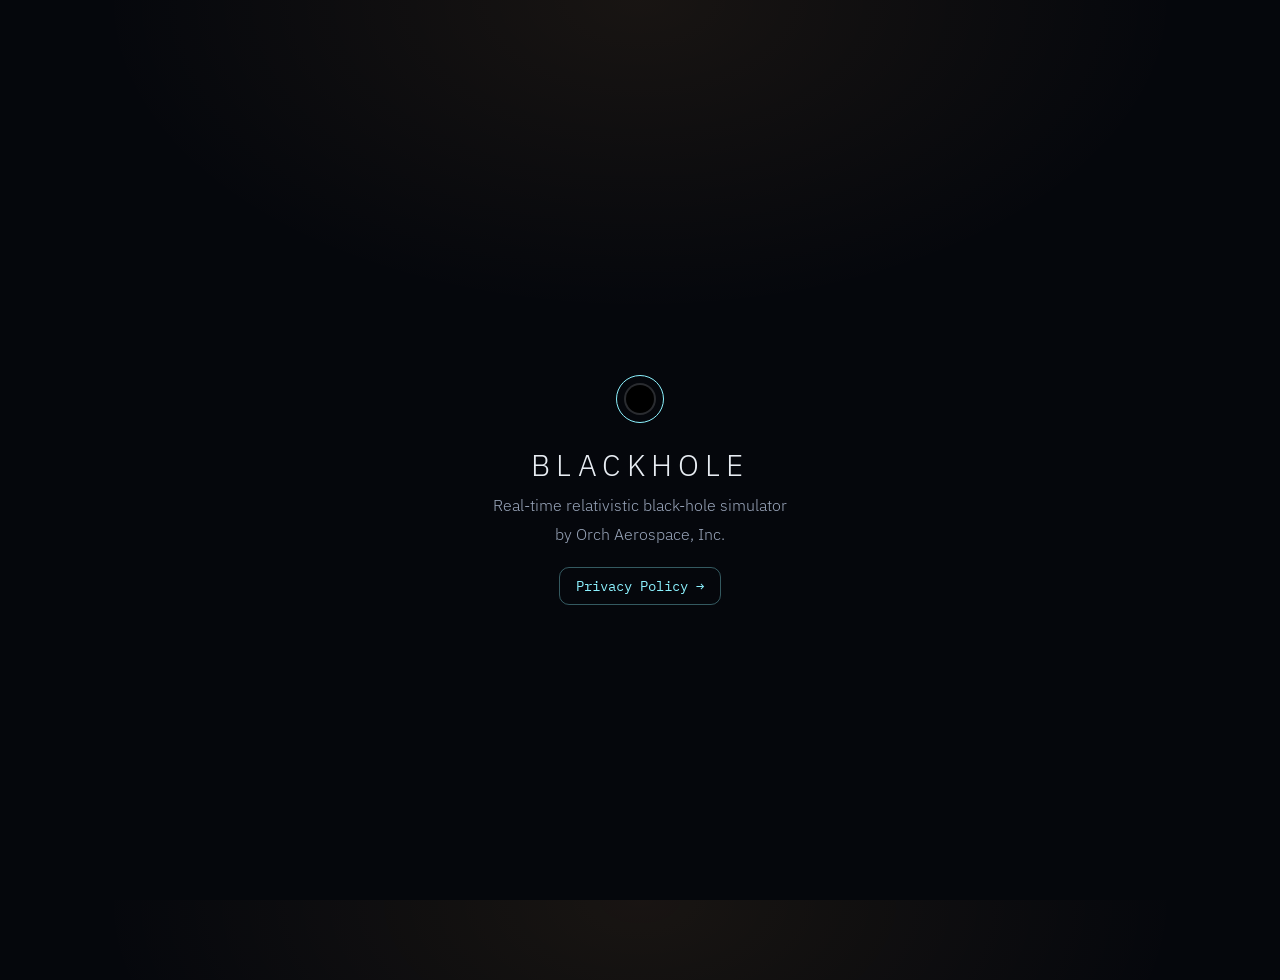
==== docs/index.html @ be4e6690 "docs: GitHub Pages privacy policy for BlackHole (Android/Play) Co-Authored-By: Claude Opus 4.8 (1M c" ====
<!DOCTYPE html>
<html lang="en">
<head>
<meta charset="utf-8">
<meta name="viewport" content="width=device-width, initial-scale=1">
<title>BlackHole — Orch Aerospace, Inc.</title>
<link href="https://fonts.googleapis.com/css2?family=IBM+Plex+Mono:wght@400;500&family=IBM+Plex+Sans:wght@300;600&display=swap" rel="stylesheet">
<style>
  html,body{margin:0;height:100%;background:#05070c;color:#e8edf3;
    font-family:"IBM Plex Sans",system-ui,sans-serif;
    background:radial-gradient(900px 520px at 50% 0%,rgba(255,182,97,.08),transparent 60%),#05070c}
  .c{min-height:100%;display:flex;flex-direction:column;align-items:center;
    justify-content:center;text-align:center;padding:40px}
  .ring{width:46px;height:46px;border-radius:50%;border:1px solid #8cf2ff;position:relative;margin-bottom:22px}
  .ring::after{content:"";position:absolute;inset:9px;border-radius:50%;background:#000;box-shadow:0 0 0 2px rgba(255,255,255,.15)}
  h1{font-weight:300;letter-spacing:6px;font-size:30px;margin:0 0 6px}
  p{color:#9aa6bb;font-weight:300;margin:.3em 0}
  a{color:#8cf2ff;text-decoration:none;font-family:"IBM Plex Mono",monospace;font-size:14px;
    border:1px solid rgba(140,242,255,.35);border-radius:10px;padding:9px 16px;margin-top:18px;display:inline-block}
  a:hover{border-color:#8cf2ff}
</style>
</head>
<body><div class="c">
  <div class="ring"></div>
  <h1>BLACKHOLE</h1>
  <p>Real-time relativistic black-hole simulator</p>
  <p>by Orch Aerospace, Inc.</p>
  <a href="./privacy/">Privacy Policy →</a>
</div></body>
</html>
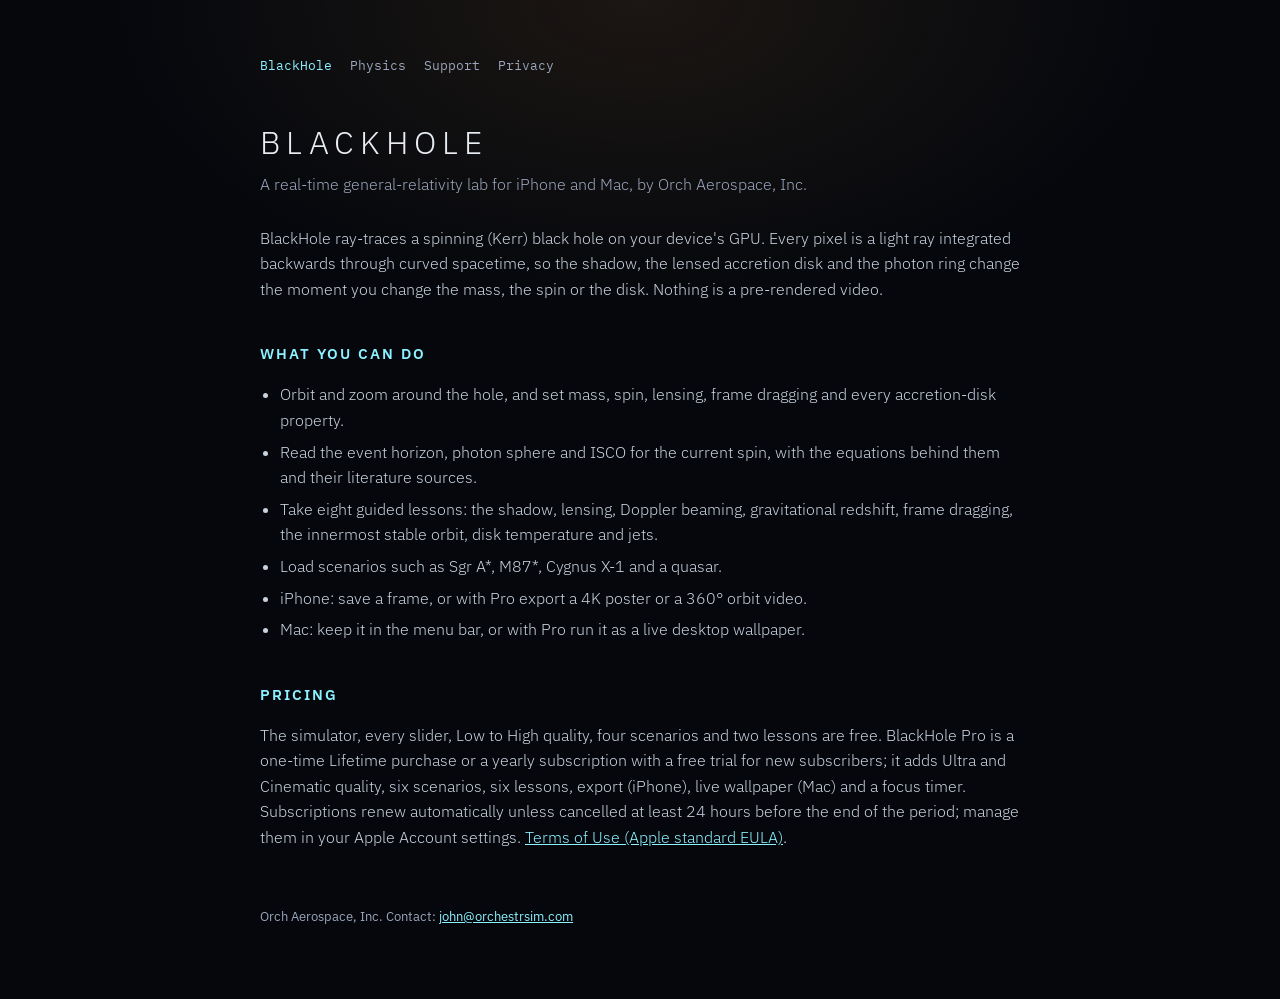
==== commit 905f9720: "apple: Mac layout fits every window size, own support/physics pages, build iOS 7 / Mac 5 - Mac minim" ====
--- a/docs/index.html
+++ b/docs/index.html
@@ -1,30 +1,18 @@
-<!DOCTYPE html>
-<html lang="en">
-<head>
-<meta charset="utf-8">
-<meta name="viewport" content="width=device-width, initial-scale=1">
-<title>BlackHole — Orch Aerospace, Inc.</title>
-<link href="https://fonts.googleapis.com/css2?family=IBM+Plex+Mono:wght@400;500&family=IBM+Plex+Sans:wght@300;600&display=swap" rel="stylesheet">
-<style>
-  html,body{margin:0;height:100%;background:#05070c;color:#e8edf3;
-    font-family:"IBM Plex Sans",system-ui,sans-serif;
-    background:radial-gradient(900px 520px at 50% 0%,rgba(255,182,97,.08),transparent 60%),#05070c}
-  .c{min-height:100%;display:flex;flex-direction:column;align-items:center;
-    justify-content:center;text-align:center;padding:40px}
-  .ring{width:46px;height:46px;border-radius:50%;border:1px solid #8cf2ff;position:relative;margin-bottom:22px}
-  .ring::after{content:"";position:absolute;inset:9px;border-radius:50%;background:#000;box-shadow:0 0 0 2px rgba(255,255,255,.15)}
-  h1{font-weight:300;letter-spacing:6px;font-size:30px;margin:0 0 6px}
-  p{color:#9aa6bb;font-weight:300;margin:.3em 0}
-  a{color:#8cf2ff;text-decoration:none;font-family:"IBM Plex Mono",monospace;font-size:14px;
-    border:1px solid rgba(140,242,255,.35);border-radius:10px;padding:9px 16px;margin-top:18px;display:inline-block}
-  a:hover{border-color:#8cf2ff}
-</style>
-</head>
-<body><div class="c">
-  <div class="ring"></div>
-  <h1>BLACKHOLE</h1>
-  <p>Real-time relativistic black-hole simulator</p>
-  <p>by Orch Aerospace, Inc.</p>
-  <a href="./privacy/">Privacy Policy →</a>
-</div></body>
-</html>
+<!DOCTYPE html><html lang="en"><head><meta charset="utf-8"><meta name="viewport" content="width=device-width, initial-scale=1"><link href="https://fonts.googleapis.com/css2?family=IBM+Plex+Mono:wght@400;500&family=IBM+Plex+Sans:wght@300;600&display=swap" rel="stylesheet"><link rel="stylesheet" href="./_style.css"><title>BlackHole: Kerr black hole simulator</title></head><body><main>
+<nav><a class="on" href="./">BlackHole</a><a href="./physics/">Physics</a><a href="./support/">Support</a><a href="./privacy/">Privacy</a></nav>
+<h1>BLACKHOLE</h1>
+<p class="sub">A real-time general-relativity lab for iPhone and Mac, by Orch Aerospace, Inc.</p>
+<p>BlackHole ray-traces a spinning (Kerr) black hole on your device's GPU. Every pixel is a light ray integrated backwards through curved spacetime, so the shadow, the lensed accretion disk and the photon ring change the moment you change the mass, the spin or the disk. Nothing is a pre-rendered video.</p>
+<h2>What you can do</h2>
+<ul>
+<li>Orbit and zoom around the hole, and set mass, spin, lensing, frame dragging and every accretion-disk property.</li>
+<li>Read the event horizon, photon sphere and ISCO for the current spin, with the equations behind them and their literature sources.</li>
+<li>Take eight guided lessons: the shadow, lensing, Doppler beaming, gravitational redshift, frame dragging, the innermost stable orbit, disk temperature and jets.</li>
+<li>Load scenarios such as Sgr A*, M87*, Cygnus X-1 and a quasar.</li>
+<li>iPhone: save a frame, or with Pro export a 4K poster or a 360° orbit video.</li>
+<li>Mac: keep it in the menu bar, or with Pro run it as a live desktop wallpaper.</li>
+</ul>
+<h2>Pricing</h2>
+<p>The simulator, every slider, Low to High quality, four scenarios and two lessons are free. BlackHole Pro is a one-time Lifetime purchase or a yearly subscription with a free trial for new subscribers; it adds Ultra and Cinematic quality, six scenarios, six lessons, export (iPhone), live wallpaper (Mac) and a focus timer. Subscriptions renew automatically unless cancelled at least 24 hours before the end of the period; manage them in your Apple Account settings. <a href="https://www.apple.com/legal/internet-services/itunes/dev/stdeula/">Terms of Use (Apple standard EULA)</a>.</p>
+<footer>Orch Aerospace, Inc. Contact: <a href="mailto:john@orchestrsim.com">john@orchestrsim.com</a></footer>
+</main></body></html>
--- a/docs/_style.css
+++ b/docs/_style.css
@@ -0,0 +1,15 @@
+:root{--bg:#05070c;--fg:#e8edf3;--mut:#9aa6bb;--acc:#8cf2ff;--line:rgba(140,242,255,.22)}
+html,body{margin:0;background:var(--bg);color:var(--fg);font-family:"IBM Plex Sans",system-ui,sans-serif;line-height:1.6}
+body{background:radial-gradient(900px 520px at 50% 0%,rgba(255,182,97,.09),transparent 60%),var(--bg)}
+main{max-width:760px;margin:0 auto;padding:56px 20px 72px}
+nav{display:flex;gap:18px;flex-wrap:wrap;font-family:"IBM Plex Mono",monospace;font-size:13px;margin-bottom:40px}
+nav a{color:var(--mut);text-decoration:none}nav a:hover,nav a.on{color:var(--acc)}
+h1{font-weight:300;letter-spacing:6px;font-size:32px;margin:0 0 4px}
+h2{font-weight:600;font-size:15px;letter-spacing:2px;text-transform:uppercase;color:var(--acc);margin:40px 0 10px}
+p,li{color:#c9d2df;font-weight:300}
+.sub{color:var(--mut);margin:0 0 28px}
+ul{padding-left:20px}li{margin:6px 0}
+code,.mono{font-family:"IBM Plex Mono",monospace;font-size:14px;color:var(--fg)}
+.box{border:1px solid var(--line);border-radius:12px;padding:16px 18px;margin:14px 0}
+a{color:var(--acc)}
+footer{margin-top:56px;color:var(--mut);font-size:13px}
